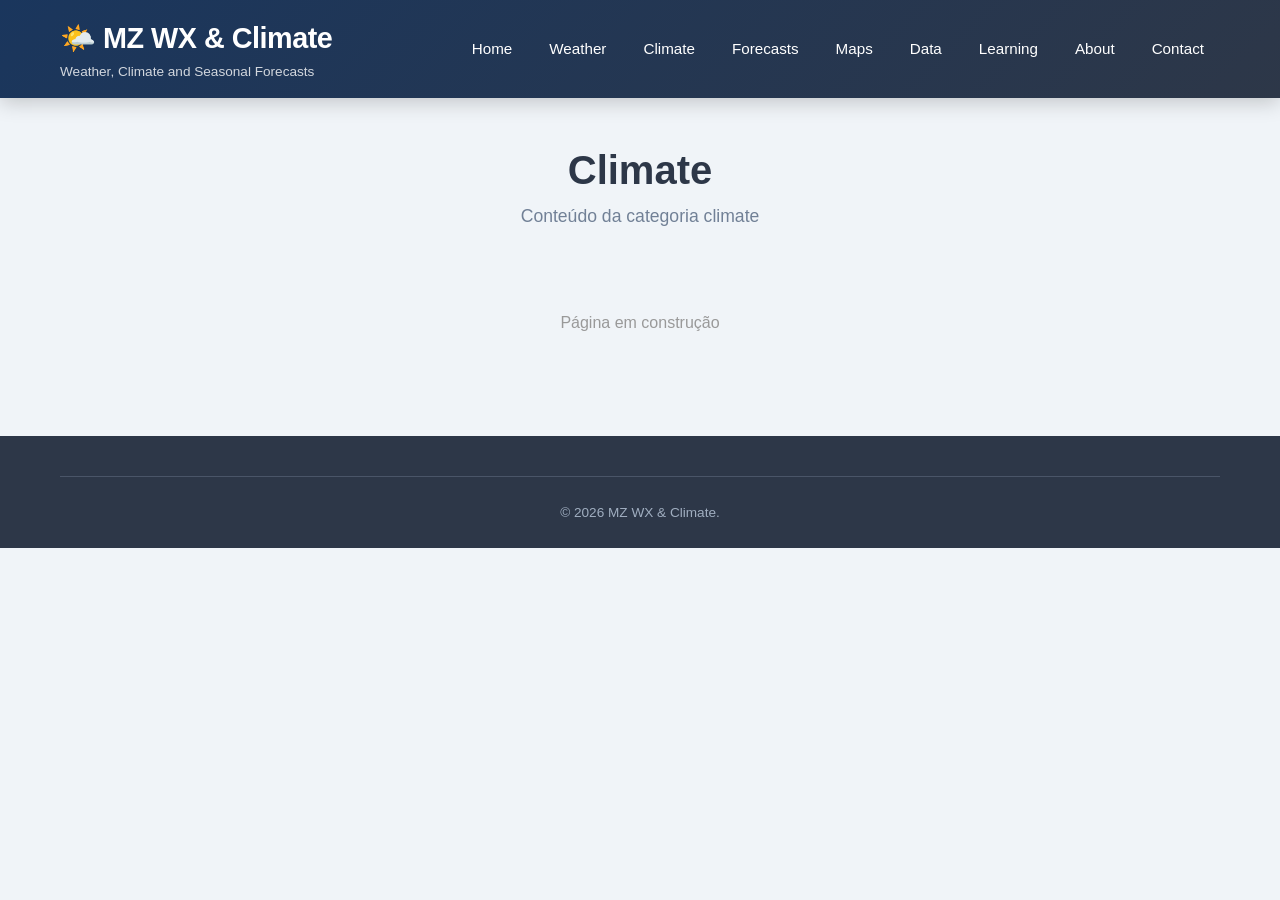
==== climate/index.html @ d3ca43d7 "Initial website" ====
<!DOCTYPE html>
<html lang="pt">
<head>
    <meta charset="UTF-8">
    <meta name="viewport" content="width=device-width, initial-scale=1.0">
    <title>MZ WX & Climate - Climate</title>
    <link rel="stylesheet" href="../assets/css/style.css">
</head>
<body>
    <header class="site-header">
        <div class="container">
            <div class="header-content">
                <div class="logo">
                    <h1>🌤️ MZ WX & Climate</h1>
                    <span class="tagline">Weather, Climate and Seasonal Forecasts</span>
                </div>
                <nav class="main-nav">
                    <ul>
                        <li><a href="../index.html">Home</a></li>
                        <li><a href="../weather/">Weather</a></li>
                        <li><a href="../climate/">Climate</a></li>
                        <li><a href="../forecasts/">Forecasts</a></li>
                        <li><a href="../maps/">Maps</a></li>
                        <li><a href="../data/">Data</a></li>
                        <li><a href="../learning/">Learning</a></li>
                        <li><a href="../about/">About</a></li>
                        <li><a href="../contact/">Contact</a></li>
                    </ul>
                </nav>
            </div>
        </div>
    </header>
    <main>
        <div class="container">
            <div class="page-header">
                <h1>Climate</h1>
                <p>Conteúdo da categoria climate</p>
            </div>
            <p style="text-align:center; padding:40px; color:#999;">Página em construção</p>
        </div>
    </main>
    <footer class="site-footer">
        <div class="container">
            <div class="footer-bottom">
                <p>&copy; 2026 MZ WX & Climate.</p>
            </div>
        </div>
    </footer>
    <script src="../assets/js/main.js"></script>
</body>
</html>
---- assets/css/style.css ----
/* ============================================
   ESTILOS PRINCIPAIS - MZ WX & Climate
   ============================================ */

* {
    margin: 0;
    padding: 0;
    box-sizing: border-box;
}

body {
    font-family: 'Inter', -apple-system, BlinkMacSystemFont, 'Segoe UI', Roboto, sans-serif;
    background: #f0f4f8;
    color: #1a202c;
    line-height: 1.6;
}

.container {
    max-width: 1200px;
    margin: 0 auto;
    padding: 0 20px;
}

a {
    text-decoration: none;
    color: inherit;
}

/* ============================================
   HEADER E NAVEGAÇÃO
   ============================================ */
.site-header {
    background: linear-gradient(135deg, #1a365d 0%, #2d3748 100%);
    color: white;
    padding: 15px 0;
    box-shadow: 0 4px 20px rgba(0,0,0,0.2);
    position: sticky;
    top: 0;
    z-index: 1000;
}

.header-content {
    display: flex;
    justify-content: space-between;
    align-items: center;
    flex-wrap: wrap;
    gap: 20px;
}

.logo h1 {
    font-size: 1.8rem;
    font-weight: 700;
    letter-spacing: -0.5px;
}

.logo .tagline {
    font-size: 0.85rem;
    opacity: 0.8;
    font-weight: 300;
    display: block;
}

.main-nav ul {
    list-style: none;
    display: flex;
    gap: 5px;
    flex-wrap: wrap;
}

.main-nav ul li a {
    padding: 8px 16px;
    border-radius: 8px;
    transition: all 0.3s ease;
    font-weight: 500;
    font-size: 0.95rem;
    display: block;
}

.main-nav ul li a:hover {
    background: rgba(255,255,255,0.15);
}

.main-nav ul li a.active {
    background: rgba(255,255,255,0.2);
    font-weight: 600;
}

/* ============================================
   HERO
   ============================================ */
.hero {
    background: linear-gradient(135deg, #667eea 0%, #764ba2 100%);
    color: white;
    padding: 80px 20px;
    text-align: center;
    border-radius: 0 0 30px 30px;
    margin-bottom: 40px;
}

.hero-content h2 {
    font-size: 2.5rem;
    font-weight: 700;
    margin-bottom: 15px;
}

.hero-content p {
    font-size: 1.2rem;
    opacity: 0.9;
    max-width: 600px;
    margin: 0 auto 30px;
}

.hero-buttons {
    display: flex;
    gap: 15px;
    justify-content: center;
    flex-wrap: wrap;
}

.btn-primary {
    padding: 12px 30px;
    background: white;
    color: #4a5568;
    border-radius: 10px;
    font-weight: 600;
    transition: all 0.3s ease;
    display: inline-block;
}

.btn-primary:hover {
    transform: translateY(-2px);
    box-shadow: 0 10px 30px rgba(0,0,0,0.2);
}

.btn-secondary {
    padding: 12px 30px;
    background: rgba(255,255,255,0.2);
    color: white;
    border: 2px solid white;
    border-radius: 10px;
    font-weight: 600;
    transition: all 0.3s ease;
    display: inline-block;
}

.btn-secondary:hover {
    background: white;
    color: #4a5568;
    transform: translateY(-2px);
}

/* ============================================
   FEATURES / CATEGORIAS
   ============================================ */
.section-title {
    text-align: center;
    font-size: 2rem;
    font-weight: 700;
    color: #2d3748;
    margin-bottom: 40px;
}

.features {
    padding: 40px 0;
}

.features-grid {
    display: grid;
    grid-template-columns: repeat(auto-fit, minmax(250px, 1fr));
    gap: 30px;
}

.feature-card {
    background: white;
    padding: 30px;
    border-radius: 15px;
    box-shadow: 0 2px 10px rgba(0,0,0,0.05);
    transition: all 0.3s ease;
    text-align: center;
}

.feature-card:hover {
    transform: translateY(-5px);
    box-shadow: 0 10px 30px rgba(0,0,0,0.1);
}

.feature-icon {
    font-size: 3rem;
    margin-bottom: 15px;
}

.feature-card h3 {
    font-size: 1.2rem;
    color: #2d3748;
    margin-bottom: 10px;
}

.feature-card p {
    color: #718096;
    font-size: 0.95rem;
    margin-bottom: 15px;
}

.feature-link {
    color: #667eea;
    font-weight: 600;
    transition: all 0.3s ease;
}

.feature-link:hover {
    color: #5a67d8;
}

/* ============================================
   HIGHLIGHTS
   ============================================ */
.highlights {
    padding: 40px 0;
    background: white;
    border-radius: 30px;
    margin: 40px 0;
}

.highlights-grid {
    display: grid;
    grid-template-columns: repeat(auto-fit, minmax(280px, 1fr));
    gap: 30px;
}

.highlight-card {
    text-align: center;
    padding: 30px;
    border-radius: 15px;
    background: #f7fafc;
    transition: all 0.3s ease;
}

.highlight-card:hover {
    background: #edf2f7;
    transform: translateY(-3px);
}

.highlight-icon {
    font-size: 2.5rem;
    display: block;
    margin-bottom: 10px;
}

.highlight-card h3 {
    color: #2d3748;
    margin-bottom: 10px;
}

.highlight-card p {
    color: #718096;
    margin-bottom: 15px;
}

.highlight-link {
    color: #667eea;
    font-weight: 600;
}

.highlight-link:hover {
    color: #5a67d8;
}

/* ============================================
   PAGE HEADER
   ============================================ */
.page-header {
    text-align: center;
    padding: 40px 0;
}

.page-header h1 {
    font-size: 2.5rem;
    color: #2d3748;
    font-weight: 700;
}

.page-header p {
    color: #718096;
    font-size: 1.1rem;
}

/* ============================================
   DATA GRID
   ============================================ */
.data-grid {
    display: grid;
    grid-template-columns: repeat(auto-fit, minmax(300px, 1fr));
    gap: 30px;
    padding: 20px 0;
}

.data-card {
    background: white;
    padding: 30px;
    border-radius: 15px;
    box-shadow: 0 2px 10px rgba(0,0,0,0.05);
    transition: all 0.3s ease;
}

.data-card:hover {
    transform: translateY(-5px);
    box-shadow: 0 10px 30px rgba(0,0,0,0.1);
}

.data-card.featured {
    border: 2px solid #667eea;
    background: linear-gradient(135deg, #f7fafc 0%, #ebf4ff 100%);
}

.data-icon {
    font-size: 2.5rem;
    display: block;
    margin-bottom: 15px;
}

.data-card h2 {
    font-size: 1.3rem;
    color: #2d3748;
    margin-bottom: 10px;
}

.data-card p {
    color: #718096;
    margin-bottom: 15px;
}

.data-features {
    display: flex;
    gap: 10px;
    flex-wrap: wrap;
}

.data-features span {
    background: #ebf4ff;
    color: #4a5568;
    padding: 4px 12px;
    border-radius: 20px;
    font-size: 0.8rem;
    font-weight: 600;
}

/* ============================================
   FOOTER
   ============================================ */
.site-footer {
    background: #2d3748;
    color: white;
    padding: 40px 0 20px;
    margin-top: 60px;
}

.footer-content {
    display: grid;
    grid-template-columns: repeat(auto-fit, minmax(200px, 1fr));
    gap: 40px;
    margin-bottom: 30px;
}

.footer-section h4 {
    font-size: 1.1rem;
    margin-bottom: 15px;
    color: #a0aec0;
}

.footer-section p,
.footer-section li {
    color: #cbd5e0;
    font-size: 0.9rem;
}

.footer-section ul {
    list-style: none;
}

.footer-section ul li {
    padding: 5px 0;
}

.footer-section ul li a:hover {
    color: white;
}

.footer-bottom {
    border-top: 1px solid #4a5568;
    padding-top: 20px;
    text-align: center;
    color: #a0aec0;
    font-size: 0.85rem;
}

.footer-bottom p {
    margin: 5px 0;
}

/* ============================================
   RESPONSIVIDADE
   ============================================ */
@media (max-width: 768px) {
    .header-content {
        flex-direction: column;
        text-align: center;
    }
    
    .main-nav ul {
        justify-content: center;
    }
    
    .main-nav ul li a {
        padding: 6px 12px;
        font-size: 0.85rem;
    }
    
    .hero {
        padding: 50px 20px;
    }
    
    .hero-content h2 {
        font-size: 1.8rem;
    }
    
    .hero-content p {
        font-size: 1rem;
    }
    
    .features-grid {
        grid-template-columns: 1fr;
    }
    
    .highlights-grid {
        grid-template-columns: 1fr;
    }
    
    .data-grid {
        grid-template-columns: 1fr;
    }
    
    .footer-content {
        grid-template-columns: 1fr;
        text-align: center;
    }
    
    .page-header h1 {
        font-size: 1.8rem;
    }
}

@media (max-width: 480px) {
    .logo h1 {
        font-size: 1.4rem;
    }
    
    .main-nav ul {
        flex-direction: column;
        gap: 5px;
    }
    
    .main-nav ul li a {
        padding: 8px 12px;
        font-size: 0.9rem;
    }
}
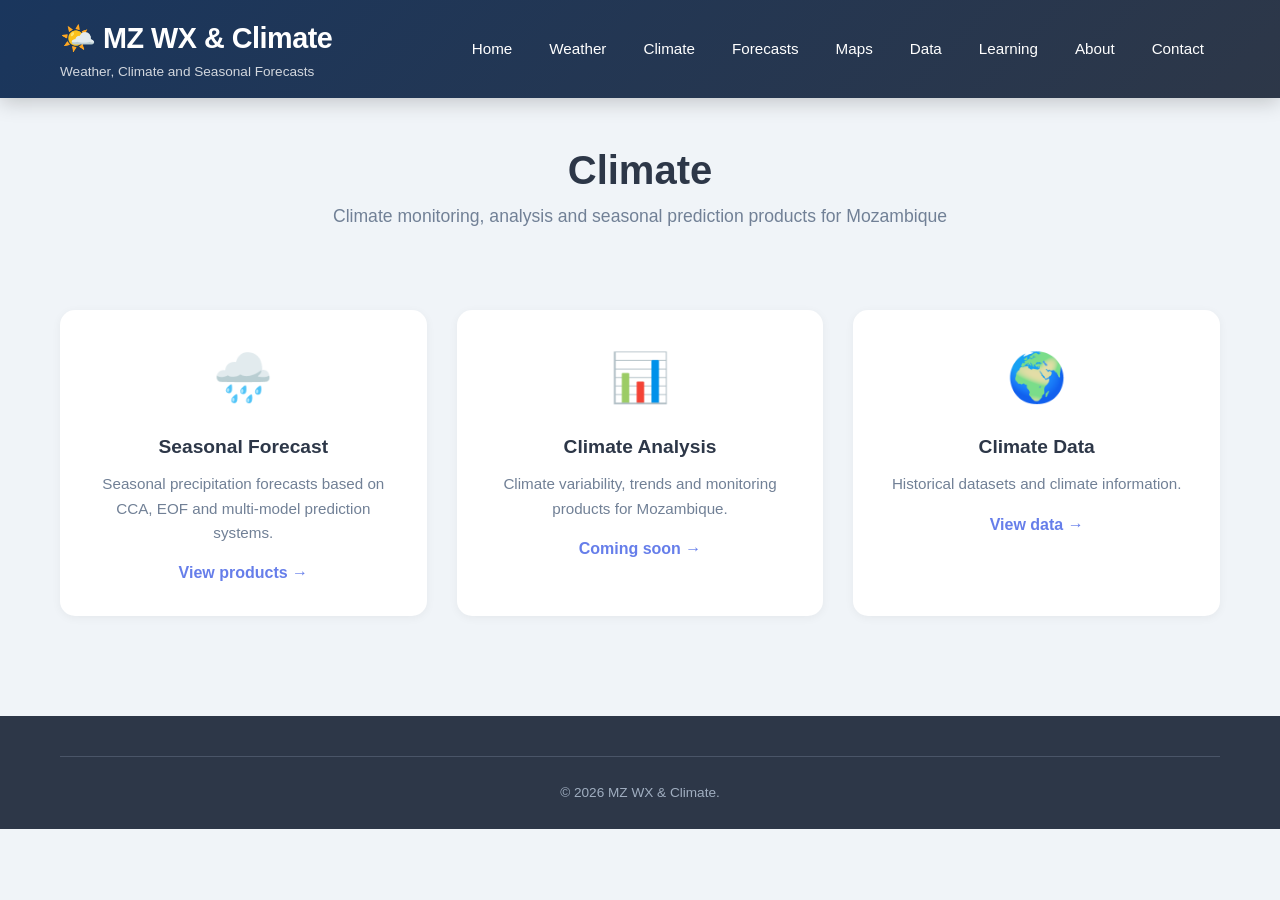
==== commit b3f415a0: "Adicionar página de previsão sazonal" ====
--- a/climate/index.html
+++ b/climate/index.html
@@ -32,11 +32,77 @@
     </header>
     <main>
         <div class="container">
+
             <div class="page-header">
                 <h1>Climate</h1>
-                <p>Conteúdo da categoria climate</p>
+                <p>Climate monitoring, analysis and seasonal prediction products for Mozambique</p>
             </div>
-            <p style="text-align:center; padding:40px; color:#999;">Página em construção</p>
+
+
+            <section class="features">
+
+                <div class="features-grid">
+
+
+                    <div class="feature-card">
+
+                        <div class="feature-icon">🌧️</div>
+
+                        <h3>Seasonal Forecast</h3>
+
+                        <p>
+                            Seasonal precipitation forecasts based on
+                            CCA, EOF and multi-model prediction systems.
+                        </p>
+
+                        <a href="seasonal.html" class="feature-link">
+                            View products →
+                        </a>
+
+                    </div>
+
+
+
+                    <div class="feature-card">
+
+                        <div class="feature-icon">📊</div>
+
+                        <h3>Climate Analysis</h3>
+
+                        <p>
+                            Climate variability, trends and monitoring
+                            products for Mozambique.
+                        </p>
+
+                        <a href="#" class="feature-link">
+                            Coming soon →
+                        </a>
+
+                    </div>
+
+
+
+                    <div class="feature-card">
+
+                        <div class="feature-icon">🌍</div>
+
+                        <h3>Climate Data</h3>
+
+                        <p>
+                            Historical datasets and climate information.
+                        </p>
+
+                        <a href="../data/" class="feature-link">
+                            View data →
+                        </a>
+
+                    </div>
+
+
+                </div>
+
+            </section>
+
         </div>
     </main>
     <footer class="site-footer">
